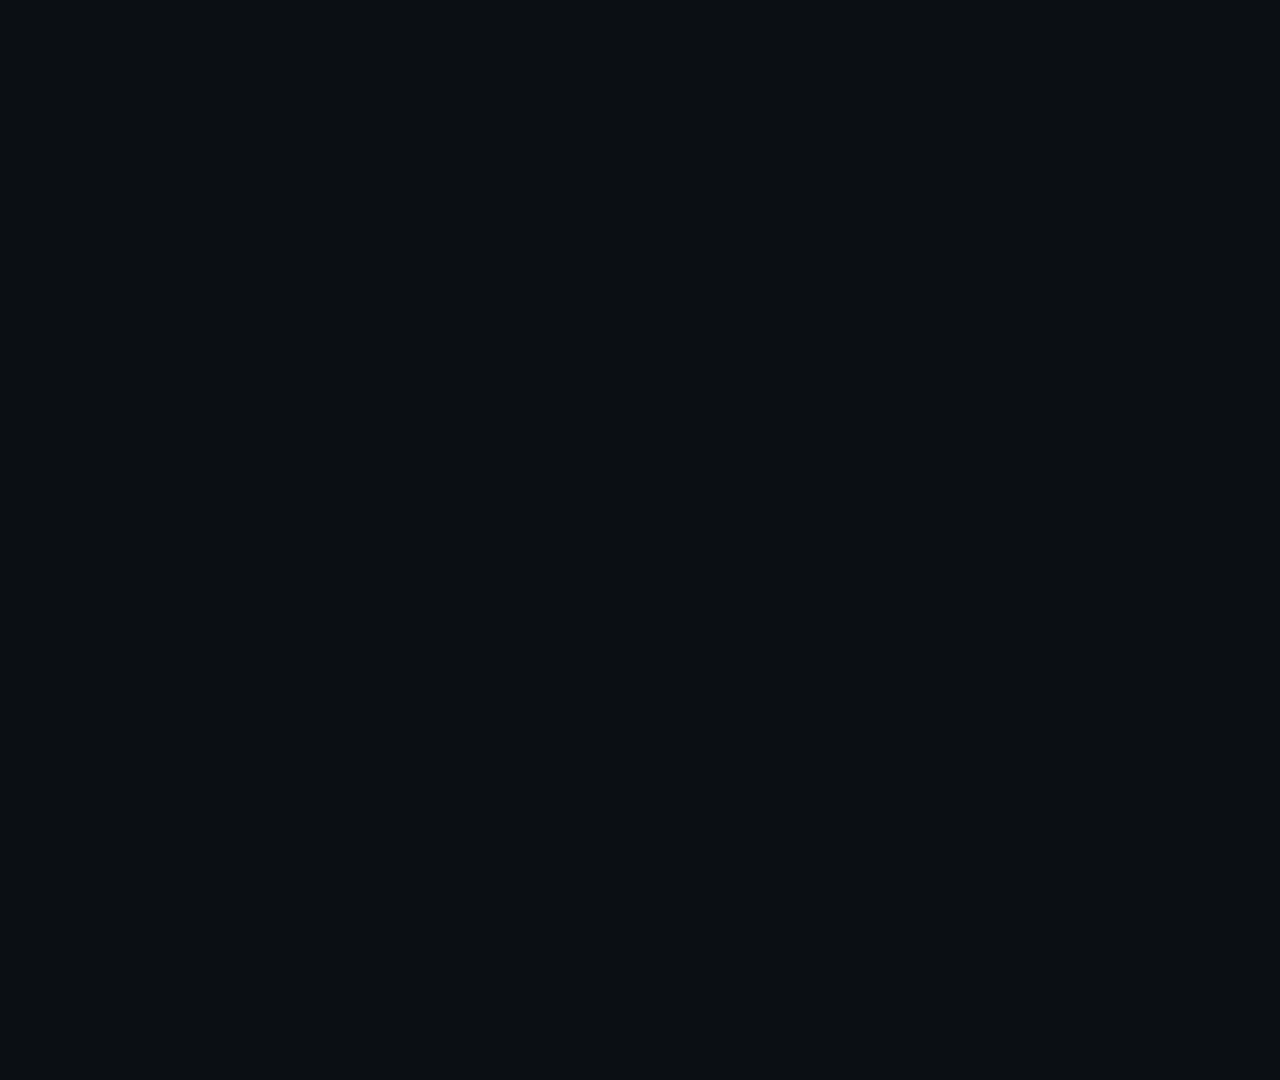
==== docs/tutorial/video/m5tab5-local-ai-terminal/index.html @ 0a45509a "feat(tutorial): scaffold M5Tab5 HyperFrames video" ====
<!doctype html>
<html lang="zh-CN">
  <head>
    <meta charset="UTF-8" />
    <meta name="viewport" content="width=device-width, initial-scale=1.0" />
    <title>把 M5Tab5 变成本地 AI 智能终端</title>
    <link rel="stylesheet" href="./src/styles.css" />
  </head>
  <body>
    <div
      id="m5tab5-local-ai-terminal"
      data-composition-id="m5tab5-local-ai-terminal"
      data-start="0"
      data-width="1920"
      data-height="1080"
      data-duration="420"
    >
      <section id="s1" class="scene scene-hook">
        <div class="eyebrow">M5Tab5 Local AI Terminal</div>
        <h1 class="title">把 M5Tab5 变成本地 AI 智能终端</h1>
        <p class="subtitle">一块 5 寸触摸屏, 连接 Home Assistant、Hermes、Claude 和真实设备。</p>
        <div class="device-map" data-layout-allow-overflow>
          <div class="node node-home">
            <strong>Home Assistant</strong>
            <span>实体控制与状态回读</span>
          </div>
          <div class="node node-service">
            <strong>Hermes / Xiaozhi</strong>
            <span>本地服务桥与语音入口</span>
          </div>
          <div class="device"></div>
          <div class="node node-ai">
            <strong>Claude</strong>
            <span>请求处理与结果整理</span>
          </div>
          <div class="node node-mac">
            <strong>Mac Gateway</strong>
            <span>审批、执行包与回传</span>
          </div>
        </div>
      </section>
      <section id="s2" class="scene scene-map">
        <div class="eyebrow">System Map</div>
        <h2 class="title">固件、App 与本地服务的真实边界</h2>
        <p class="subtitle">保持中心设备拓扑, 先把 M5Tab5、Mac 服务和智能家居关系搭出稳定骨架。</p>
        <div class="timeline-ribbon panel">
          <div class="step">Hook</div>
          <div class="step">System Map</div>
          <div class="step">Feature Tour</div>
          <div class="step">Local AI Loop</div>
          <div class="step">Pitfalls</div>
          <div class="step">Build</div>
          <div class="step">Closing</div>
        </div>
      </section>
      <section id="s3" class="scene scene-features">
        <div class="eyebrow">Maker Feature Tour</div>
        <h2 class="title">九个功能位先挂上数据骨架</h2>
        <p class="subtitle">这一阶段只建立格子、节奏和信息密度, 后续再填充真实场景与分组动画。</p>
        <div class="feature-grid">
          <article class="card">
            <div class="card-title">Feature Cards Ready</div>
            <div class="card-copy">3x3 布局将在下一任务里用 story-data.js 的九张卡片同步渲染。</div>
            <div class="card-source">src/story-data.js</div>
          </article>
        </div>
      </section>
      <section id="s4" class="scene scene-ai">
        <div class="eyebrow">Local AI Loop</div>
        <h2 class="title">先注册七段时间线, 再展开审批链路</h2>
        <p class="subtitle">Tab5 发送意图, Mac 侧守住审批和执行, 这个 guarded bridge 会在后续任务里逐步细化。</p>
        <div class="ai-flow">
          <div class="step">
            <div class="step-index">01</div>
            <div class="step-copy">Timeline shell ready</div>
          </div>
        </div>
      </section>
      <section id="s5" class="scene scene-pitfalls">
        <div class="eyebrow">Embedded Pitfalls</div>
        <h2 class="title">问题 / 修复卡位先留好</h2>
        <p class="subtitle">每一组嵌入式坑点都要和修复放在一起, 这里先把双栏结构固定下来。</p>
        <div class="pitfall-grid">
          <article class="pitfall">
            <div class="pitfall-problem">
              <div class="pitfall-label">Problem</div>
              <div class="pitfall-copy">占位结构已就绪</div>
            </div>
            <div class="pitfall-fix">
              <div class="pitfall-label">Fix</div>
              <div class="pitfall-copy">后续直接映射七组 pitfalls 数据</div>
            </div>
          </article>
        </div>
      </section>
      <section id="s6" class="scene scene-build">
        <div class="eyebrow">Build And Flash</div>
        <h2 class="title">把命令面板和核验清单钉住</h2>
        <p class="subtitle">先保证终端信息可读, 后续再接入完整命令行与刷机核验项。</p>
        <div class="terminal-wrap">
          <div class="terminal">
            <div class="terminal-line">npx hyperframes lint</div>
            <div class="terminal-line">npx hyperframes validate</div>
          </div>
          <div class="checklist">
            <div class="panel check">1920x1080 composition shell</div>
            <div class="panel check">420-second registered timeline</div>
            <div class="panel check">No blank render on scene entry</div>
          </div>
        </div>
      </section>
      <section id="s7" class="scene scene-close">
        <div class="eyebrow">Closing</div>
        <h2 class="title">骨架完成, 下一步填充完整教程叙事</h2>
        <p class="subtitle">现在已经具备 HyperFrames 项目壳、视觉系统和最小时间线, 可以继续做场景内容。</p>
        <div class="timeline-ribbon panel">
          <div class="step">Scaffolded</div>
          <div class="step">Validated</div>
          <div class="step">Ready for scenes</div>
          <div class="step">Ready for captions</div>
          <div class="step">Ready for assets</div>
          <div class="step">Ready for inspect</div>
          <div class="step">Ready for render</div>
        </div>
      </section>
      <div class="transition-wipe" data-layout-ignore></div>
    </div>
    <script src="https://unpkg.com/gsap@3.14.2/dist/gsap.min.js"></script>
    <script>
      window.__timelines = window.__timelines || {};
      window.__timelines["m5tab5-local-ai-terminal"] = gsap.timeline({ paused: true });
    </script>
    <script src="./src/story-data.js"></script>
    <script src="./src/timeline.js"></script>
  </body>
</html>
---- docs/tutorial/video/m5tab5-local-ai-terminal/src/styles.css ----
:root {
  --canvas: #0b0f14;
  --panel: #141b24;
  --text: #f4f7fa;
  --muted: #a9b4c0;
  --hardware: #35d0ba;
  --ai: #8b7cff;
  --service: #ffb020;
  --home: #46a6ff;
  --warning: #ff5c5c;
  --line: rgba(244, 247, 250, 0.1);
}

* {
  box-sizing: border-box;
}

html,
body {
  margin: 0;
  background: var(--canvas);
  color: var(--text);
  font-family: "Inter", sans-serif;
}

body {
  min-height: 100vh;
}

#m5tab5-local-ai-terminal {
  width: 1920px;
  height: 1080px;
  overflow: hidden;
  background: var(--canvas);
  position: relative;
}

.scene {
  position: absolute;
  inset: 0;
  padding: 72px 96px 92px;
  display: flex;
  flex-direction: column;
  gap: 32px;
  background: radial-gradient(circle at 50% 40%, rgba(53, 208, 186, 0.1), transparent 36%), var(--canvas);
  opacity: 0;
}

.eyebrow {
  max-width: 640px;
  color: var(--hardware);
  font-size: 28px;
  font-weight: 700;
}

.title {
  font-size: 78px;
  line-height: 1.08;
  margin: 0;
  max-width: 1320px;
}

.subtitle {
  color: var(--muted);
  font-size: 34px;
  line-height: 1.35;
  max-width: 1180px;
}

.device-map,
.feature-grid,
.ai-flow,
.pitfall-grid,
.terminal-wrap {
  flex: 1;
  min-height: 0;
}

.device {
  width: 520px;
  aspect-ratio: 16 / 9;
  border: 14px solid #202b36;
  border-radius: 34px;
  background: linear-gradient(135deg, #101820, #17222d);
  box-shadow: 0 24px 80px rgba(0, 0, 0, 0.45), 0 0 60px rgba(53, 208, 186, 0.16);
}

.panel,
.card,
.step,
.pitfall,
.terminal {
  background: var(--panel);
  border: 1px solid var(--line);
  border-radius: 8px;
}

.device-map {
  position: relative;
  display: flex;
  align-items: center;
  justify-content: center;
}

.node {
  position: absolute;
  min-width: 218px;
  max-width: 280px;
  padding: 16px 20px;
  background: rgba(20, 27, 36, 0.92);
  border: 1px solid var(--line);
  border-radius: 8px;
  font-size: 22px;
  line-height: 1.3;
}

.node strong,
.node span {
  display: block;
}

.node strong {
  font-size: 26px;
}

.node span {
  margin-top: 6px;
  color: var(--muted);
  font-size: 18px;
}

.node-home {
  left: 96px;
  top: 128px;
  border-color: rgba(70, 166, 255, 0.5);
}

.node-service {
  left: 128px;
  bottom: 136px;
  border-color: rgba(255, 176, 32, 0.45);
}

.node-ai {
  right: 120px;
  top: 156px;
  border-color: rgba(139, 124, 255, 0.5);
}

.node-mac {
  right: 96px;
  bottom: 138px;
  border-color: rgba(53, 208, 186, 0.45);
}

.timeline-ribbon {
  display: grid;
  grid-template-columns: repeat(7, minmax(0, 1fr));
  gap: 12px;
  align-items: center;
  padding: 18px 22px;
}

.timeline-ribbon .step {
  min-height: 68px;
  padding: 14px 16px;
  font-size: 20px;
  line-height: 1.3;
  color: var(--muted);
}

.feature-grid {
  display: grid;
  grid-template-columns: repeat(3, minmax(0, 1fr));
  gap: 18px;
}

.card {
  padding: 20px 22px;
}

.card-title {
  font-size: 28px;
  font-weight: 700;
}

.card-copy {
  margin-top: 10px;
  color: var(--muted);
  font-size: 22px;
  line-height: 1.35;
  max-width: 420px;
}

.card-source {
  margin-top: 16px;
  color: var(--hardware);
  font-size: 16px;
  line-height: 1.3;
}

.ai-flow {
  display: grid;
  grid-template-columns: repeat(7, minmax(0, 1fr));
  gap: 14px;
  align-items: center;
}

.ai-flow .step {
  min-height: 188px;
  padding: 18px 18px 20px;
}

.step-index {
  color: var(--service);
  font-size: 18px;
  font-weight: 700;
}

.step-copy {
  margin-top: 12px;
  font-size: 24px;
  line-height: 1.35;
  max-width: 180px;
}

.pitfall-grid {
  display: grid;
  grid-template-columns: repeat(2, minmax(0, 1fr));
  gap: 18px;
  align-content: start;
}

.pitfall {
  display: grid;
  grid-template-columns: minmax(0, 1fr) minmax(0, 1fr);
  overflow: hidden;
}

.pitfall-problem,
.pitfall-fix {
  padding: 20px 22px;
  min-height: 122px;
}

.pitfall-problem {
  background: rgba(255, 92, 92, 0.12);
}

.pitfall-fix {
  border-left: 1px solid var(--line);
}

.pitfall-label {
  font-size: 18px;
  font-weight: 700;
}

.pitfall-copy {
  margin-top: 10px;
  font-size: 24px;
  line-height: 1.35;
  max-width: 360px;
}

.terminal-wrap {
  display: grid;
  grid-template-columns: minmax(0, 1.25fr) minmax(320px, 0.75fr);
  gap: 24px;
}

.terminal {
  padding: 24px 28px;
  font-family: "JetBrains Mono", monospace;
}

.terminal-line {
  color: var(--text);
  font-size: 22px;
  line-height: 1.6;
  white-space: nowrap;
  overflow: hidden;
  text-overflow: ellipsis;
}

.terminal-line::before {
  content: "$ ";
  color: var(--hardware);
}

.checklist {
  display: flex;
  flex-direction: column;
  gap: 14px;
}

.check {
  padding: 18px 20px;
  font-size: 22px;
  line-height: 1.35;
}

.transition-wipe {
  position: absolute;
  inset: 0;
  background: linear-gradient(90deg, transparent 0%, rgba(244, 247, 250, 0.08) 42%, rgba(244, 247, 250, 0.18) 50%, rgba(244, 247, 250, 0.08) 58%, transparent 100%);
  opacity: 0;
  pointer-events: none;
  transform: translateX(-110%);
}
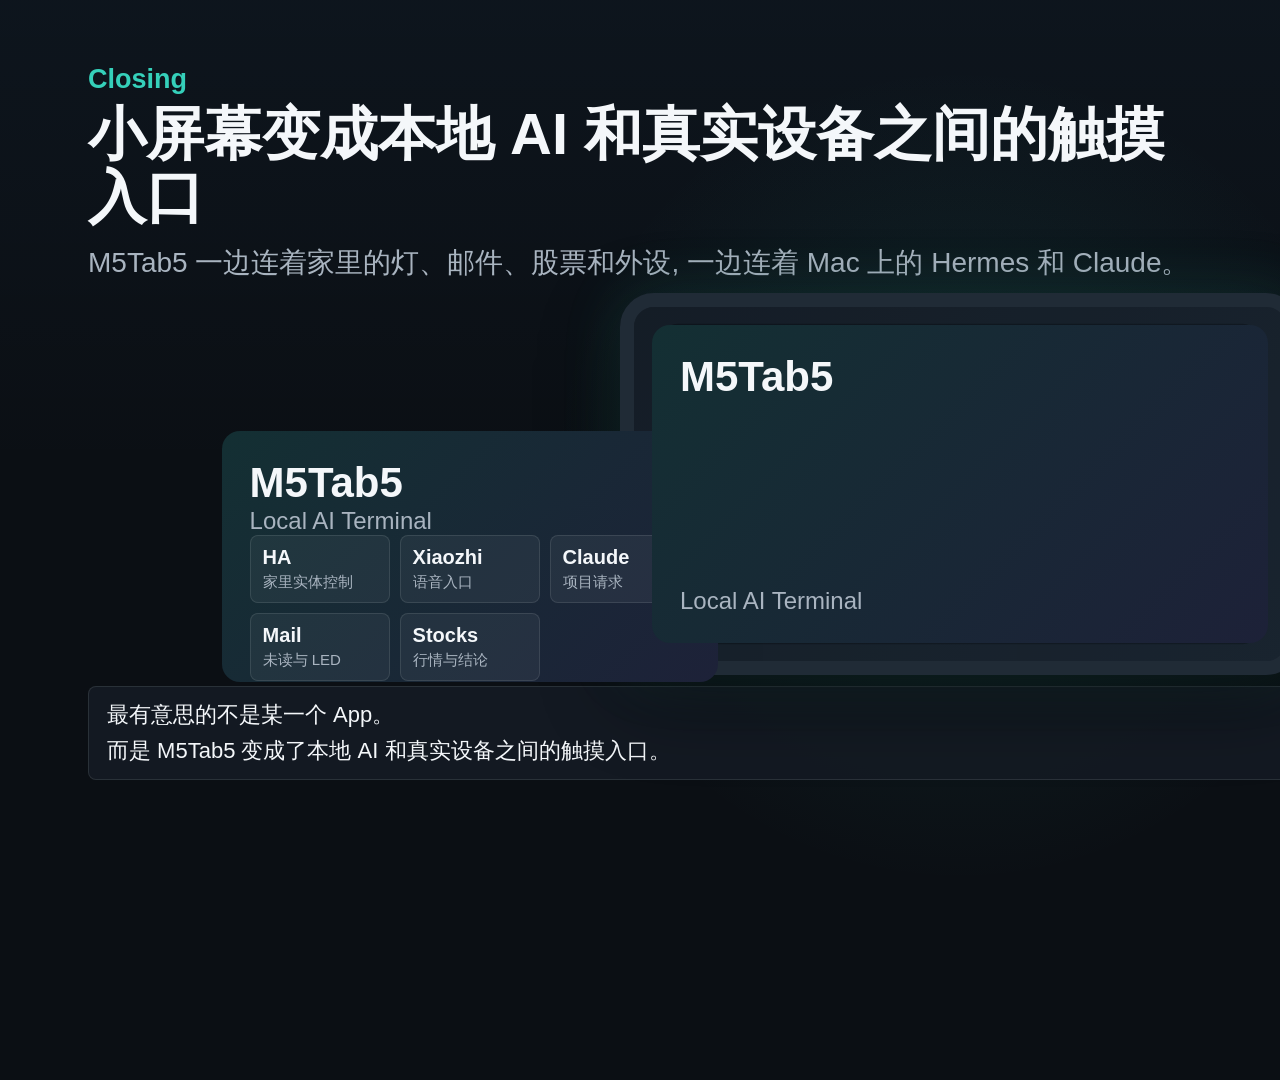
==== commit 44e32bf8: "fix(tutorial): make HyperFrames draft render visible" ====
--- a/docs/tutorial/video/m5tab5-local-ai-terminal/index.html
+++ b/docs/tutorial/video/m5tab5-local-ai-terminal/index.html
@@ -15,117 +15,157 @@
       data-height="1080"
       data-duration="420"
     >
-      <section id="s1" class="scene scene-hook">
-        <div class="eyebrow">M5Tab5 Local AI Terminal</div>
-        <h1 class="title">把 M5Tab5 变成本地 AI 智能终端</h1>
-        <p class="subtitle">一块 5 寸触摸屏, 连接 Home Assistant、Hermes、Claude 和真实设备。</p>
-        <div class="device-map" data-layout-allow-overflow>
-          <div class="node node-home">
-            <strong>Home Assistant</strong>
-            <span>实体控制与状态回读</span>
+      <section id="s1" class="clip scene scene-hook" data-start="0" data-duration="17.95" data-track-index="1">
+        <div class="scene-header">
+          <div>
+            <div class="eyebrow" data-field="eyebrow"></div>
+            <h1 class="title" data-field="heading"></h1>
+            <p class="subtitle" data-field="subtitle"></p>
           </div>
-          <div class="node node-service">
-            <strong>Hermes / Xiaozhi</strong>
-            <span>本地服务桥与语音入口</span>
+          <div class="timecode" data-field="timeline"></div>
+        </div>
+        <div class="hero-layout" data-layout-allow-overflow>
+          <div class="device-wrap">
+            <div class="device">
+              <img class="device-frame-asset" src="./assets/generated/m5tab5-device-frame.svg" alt="" />
+              <div class="device-screen">
+                <div class="screen-title">M5Tab5</div>
+                <div class="screen-subtitle">Local AI Terminal</div>
+                <div class="screen-grid" data-app-flashes></div>
+              </div>
+            </div>
           </div>
-          <div class="device"></div>
-          <div class="node node-ai">
-            <strong>Claude</strong>
-            <span>请求处理与结果整理</span>
+          <div class="orbit-map" data-orbit-map></div>
+        </div>
+        <div class="caption-row">
+          <div class="caption-track" data-captions></div>
+          <div class="evidence-tags" data-scene-evidence></div>
+        </div>
+      </section>
+
+      <section id="s2" class="clip scene scene-map" data-start="18" data-duration="41.95" data-track-index="2">
+        <div class="scene-header">
+          <div>
+            <div class="eyebrow" data-field="eyebrow"></div>
+            <h2 class="title" data-field="heading"></h2>
+            <p class="subtitle" data-field="subtitle"></p>
           </div>
-          <div class="node node-mac">
-            <strong>Mac Gateway</strong>
-            <span>审批、执行包与回传</span>
+          <div class="timecode" data-field="timeline"></div>
+        </div>
+        <div class="system-layout">
+          <div class="system-layers" data-system-layers></div>
+          <div class="bridge-panel panel">
+            <div class="bridge-title">LAN HTTP JSON</div>
+            <div class="bridge-line"></div>
+            <div class="bridge-copy">secrets stay on Mac</div>
           </div>
         </div>
-      </section>
-      <section id="s2" class="scene scene-map">
-        <div class="eyebrow">System Map</div>
-        <h2 class="title">固件、App 与本地服务的真实边界</h2>
-        <p class="subtitle">保持中心设备拓扑, 先把 M5Tab5、Mac 服务和智能家居关系搭出稳定骨架。</p>
-        <div class="timeline-ribbon panel">
-          <div class="step">Hook</div>
-          <div class="step">System Map</div>
-          <div class="step">Feature Tour</div>
-          <div class="step">Local AI Loop</div>
-          <div class="step">Pitfalls</div>
-          <div class="step">Build</div>
-          <div class="step">Closing</div>
+        <div class="commit-ribbon panel" data-scene-ribbon></div>
+        <div class="caption-row">
+          <div class="caption-track" data-captions></div>
+          <div class="evidence-tags" data-scene-evidence></div>
         </div>
       </section>
-      <section id="s3" class="scene scene-features">
-        <div class="eyebrow">Maker Feature Tour</div>
-        <h2 class="title">九个功能位先挂上数据骨架</h2>
-        <p class="subtitle">这一阶段只建立格子、节奏和信息密度, 后续再填充真实场景与分组动画。</p>
-        <div class="feature-grid">
-          <article class="card">
-            <div class="card-title">Feature Cards Ready</div>
-            <div class="card-copy">3x3 布局将在下一任务里用 story-data.js 的九张卡片同步渲染。</div>
-            <div class="card-source">src/story-data.js</div>
-          </article>
+
+      <section id="s3" class="clip scene scene-features" data-start="60" data-duration="124.95" data-track-index="3">
+        <div class="scene-header">
+          <div>
+            <div class="eyebrow" data-field="eyebrow"></div>
+            <h2 class="title" data-field="heading"></h2>
+            <p class="subtitle" data-field="subtitle"></p>
+          </div>
+          <div class="timecode" data-field="timeline"></div>
+        </div>
+        <div class="feature-grid" data-feature-grid></div>
+        <div class="caption-row">
+          <div class="caption-track" data-captions></div>
+          <div class="evidence-tags" data-scene-evidence></div>
         </div>
       </section>
-      <section id="s4" class="scene scene-ai">
-        <div class="eyebrow">Local AI Loop</div>
-        <h2 class="title">先注册七段时间线, 再展开审批链路</h2>
-        <p class="subtitle">Tab5 发送意图, Mac 侧守住审批和执行, 这个 guarded bridge 会在后续任务里逐步细化。</p>
-        <div class="ai-flow">
-          <div class="step">
-            <div class="step-index">01</div>
-            <div class="step-copy">Timeline shell ready</div>
+
+      <section id="s4" class="clip scene scene-ai" data-start="185" data-duration="89.95" data-track-index="4">
+        <div class="scene-header">
+          <div>
+            <div class="eyebrow" data-field="eyebrow"></div>
+            <h2 class="title" data-field="heading"></h2>
+            <p class="subtitle" data-field="subtitle"></p>
           </div>
+          <div class="timecode" data-field="timeline"></div>
+        </div>
+        <div class="ai-flow" data-ai-flow></div>
+        <div class="guardrail-strip panel" data-guardrails></div>
+        <div class="caption-row">
+          <div class="caption-track" data-captions></div>
+          <div class="evidence-tags" data-scene-evidence></div>
         </div>
       </section>
-      <section id="s5" class="scene scene-pitfalls">
-        <div class="eyebrow">Embedded Pitfalls</div>
-        <h2 class="title">问题 / 修复卡位先留好</h2>
-        <p class="subtitle">每一组嵌入式坑点都要和修复放在一起, 这里先把双栏结构固定下来。</p>
-        <div class="pitfall-grid">
-          <article class="pitfall">
-            <div class="pitfall-problem">
-              <div class="pitfall-label">Problem</div>
-              <div class="pitfall-copy">占位结构已就绪</div>
-            </div>
-            <div class="pitfall-fix">
-              <div class="pitfall-label">Fix</div>
-              <div class="pitfall-copy">后续直接映射七组 pitfalls 数据</div>
-            </div>
-          </article>
+
+      <section id="s5" class="clip scene scene-pitfalls" data-start="275" data-duration="74.95" data-track-index="5">
+        <div class="scene-header">
+          <div>
+            <div class="eyebrow" data-field="eyebrow"></div>
+            <h2 class="title" data-field="heading"></h2>
+            <p class="subtitle" data-field="subtitle"></p>
+          </div>
+          <div class="timecode" data-field="timeline"></div>
+        </div>
+        <div class="pitfall-grid" data-pitfall-grid></div>
+        <div class="evidence-line">硬件证据 &gt; 猜测</div>
+        <div class="caption-row">
+          <div class="caption-track" data-captions></div>
+          <div class="evidence-tags" data-scene-evidence></div>
         </div>
       </section>
-      <section id="s6" class="scene scene-build">
-        <div class="eyebrow">Build And Flash</div>
-        <h2 class="title">把命令面板和核验清单钉住</h2>
-        <p class="subtitle">先保证终端信息可读, 后续再接入完整命令行与刷机核验项。</p>
+
+      <section id="s6" class="clip scene scene-build" data-start="350" data-duration="54.95" data-track-index="6">
+        <div class="scene-header">
+          <div>
+            <div class="eyebrow" data-field="eyebrow"></div>
+            <h2 class="title" data-field="heading"></h2>
+            <p class="subtitle" data-field="subtitle"></p>
+          </div>
+          <div class="timecode" data-field="timeline"></div>
+        </div>
         <div class="terminal-wrap">
-          <div class="terminal">
-            <div class="terminal-line">npx hyperframes lint</div>
-            <div class="terminal-line">npx hyperframes validate</div>
-          </div>
-          <div class="checklist">
-            <div class="panel check">1920x1080 composition shell</div>
-            <div class="panel check">420-second registered timeline</div>
-            <div class="panel check">No blank render on scene entry</div>
-          </div>
+          <div class="terminal" data-build-commands></div>
+          <div class="checklist" data-verification-checks></div>
+        </div>
+        <div class="source-strip panel" data-evidence></div>
+        <div class="caption-row">
+          <div class="caption-track" data-captions></div>
+          <div class="evidence-tags" data-scene-evidence></div>
         </div>
       </section>
-      <section id="s7" class="scene scene-close">
-        <div class="eyebrow">Closing</div>
-        <h2 class="title">骨架完成, 下一步填充完整教程叙事</h2>
-        <p class="subtitle">现在已经具备 HyperFrames 项目壳、视觉系统和最小时间线, 可以继续做场景内容。</p>
-        <div class="timeline-ribbon panel">
-          <div class="step">Scaffolded</div>
-          <div class="step">Validated</div>
-          <div class="step">Ready for scenes</div>
-          <div class="step">Ready for captions</div>
-          <div class="step">Ready for assets</div>
-          <div class="step">Ready for inspect</div>
-          <div class="step">Ready for render</div>
+
+      <section id="s7" class="clip scene scene-close" data-start="405" data-duration="15" data-track-index="7">
+        <div class="scene-header">
+          <div>
+            <div class="eyebrow" data-field="eyebrow"></div>
+            <h2 class="title" data-field="heading"></h2>
+            <p class="subtitle" data-field="subtitle"></p>
+          </div>
+          <div class="timecode" data-field="timeline"></div>
+        </div>
+        <div class="closing-map" data-layout-allow-overflow>
+          <div class="device final-device">
+            <img class="device-frame-asset" src="./assets/generated/m5tab5-device-frame-closing.svg" alt="" />
+            <div class="device-screen">
+              <div class="screen-title">M5Tab5</div>
+              <div class="screen-subtitle">Local AI Terminal</div>
+            </div>
+          </div>
+          <div class="closing-nodes" data-orbit-map></div>
+        </div>
+        <div class="commit-ribbon panel" data-scene-ribbon></div>
+        <div class="caption-row">
+          <div class="caption-track" data-captions></div>
+          <div class="evidence-tags" data-scene-evidence></div>
         </div>
       </section>
+
       <div class="transition-wipe" data-layout-ignore></div>
     </div>
-    <script src="https://unpkg.com/gsap@3.14.2/dist/gsap.min.js"></script>
+    <script src="./src/vendor/gsap.min.js"></script>
     <script>
       window.__timelines = window.__timelines || {};
       window.__timelines["m5tab5-local-ai-terminal"] = gsap.timeline({ paused: true });
--- a/docs/tutorial/video/m5tab5-local-ai-terminal/src/styles.css
+++ b/docs/tutorial/video/m5tab5-local-ai-terminal/src/styles.css
@@ -1,6 +1,7 @@
 :root {
   --canvas: #0b0f14;
   --panel: #141b24;
+  --panel-strong: #19232e;
   --text: #f4f7fa;
   --muted: #a9b4c0;
   --hardware: #35d0ba;
@@ -11,6 +12,14 @@
   --line: rgba(244, 247, 250, 0.1);
 }
 
+@font-face {
+  font-family: "Source Han Sans SC";
+  src: url("/assets/fonts/SourceHanSansSC-Regular.woff2") format("woff2");
+  font-weight: 400;
+  font-style: normal;
+  font-display: swap;
+}
+
 * {
   box-sizing: border-box;
 }
@@ -20,7 +29,7 @@
   margin: 0;
   background: var(--canvas);
   color: var(--text);
-  font-family: "Inter", sans-serif;
+  font-family: "Source Han Sans SC", "Inter", sans-serif;
 }
 
 body {
@@ -38,89 +47,232 @@
 .scene {
   position: absolute;
   inset: 0;
-  padding: 72px 96px 92px;
+  padding: 64px 88px 72px;
   display: flex;
   flex-direction: column;
+  gap: 22px;
+  background:
+    radial-gradient(circle at 50% 44%, rgba(53, 208, 186, 0.1), transparent 36%),
+    linear-gradient(180deg, rgba(70, 166, 255, 0.04), transparent 44%),
+    var(--canvas);
+  opacity: 1;
+}
+
+.scene-header {
+  display: grid;
+  grid-template-columns: minmax(0, 1fr) 220px;
+  align-items: start;
   gap: 32px;
-  background: radial-gradient(circle at 50% 40%, rgba(53, 208, 186, 0.1), transparent 36%), var(--canvas);
-  opacity: 0;
 }
 
 .eyebrow {
-  max-width: 640px;
+  max-width: 760px;
   color: var(--hardware);
-  font-size: 28px;
+  font-size: 27px;
   font-weight: 700;
 }
 
 .title {
-  font-size: 78px;
+  font-size: 70px;
   line-height: 1.08;
-  margin: 0;
-  max-width: 1320px;
+  margin: 8px 0 0;
+  max-width: 1280px;
 }
 
 .subtitle {
   color: var(--muted);
-  font-size: 34px;
-  line-height: 1.35;
-  max-width: 1180px;
-}
-
-.device-map,
+  font-size: 31px;
+  line-height: 1.34;
+  max-width: 1200px;
+  margin: 16px 0 0;
+}
+
+.timecode {
+  justify-self: end;
+  min-width: 180px;
+  padding: 14px 16px;
+  border: 1px solid var(--line);
+  border-radius: 8px;
+  color: var(--muted);
+  font-family: "JetBrains Mono", monospace;
+  font-size: 21px;
+  text-align: center;
+  background: rgba(20, 27, 36, 0.8);
+}
+
+.panel,
+.card,
+.step,
+.pitfall,
+.terminal,
+.system-card {
+  background: var(--panel);
+  border: 1px solid var(--line);
+  border-radius: 8px;
+}
+
+.hero-layout,
+.system-layout,
 .feature-grid,
 .ai-flow,
 .pitfall-grid,
-.terminal-wrap {
+.terminal-wrap,
+.closing-map {
   flex: 1;
   min-height: 0;
 }
 
+.caption-row {
+  display: grid;
+  grid-template-columns: minmax(0, 1fr) 440px;
+  gap: 18px;
+  align-items: end;
+}
+
+.caption-track {
+  min-height: 72px;
+  padding: 14px 18px;
+  border-radius: 8px;
+  background: rgba(20, 27, 36, 0.9);
+  border: 1px solid var(--line);
+  display: grid;
+  gap: 8px;
+}
+
+.caption-line {
+  color: var(--text);
+  font-size: 22px;
+  line-height: 1.28;
+}
+
+.evidence-tags {
+  display: grid;
+  grid-template-columns: repeat(2, minmax(0, 1fr));
+  gap: 10px;
+}
+
+.evidence-tag {
+  min-height: 38px;
+  padding: 9px 10px;
+  border-radius: 8px;
+  background: rgba(244, 247, 250, 0.05);
+  border: 1px solid var(--line);
+  color: var(--muted);
+  font-family: "JetBrains Mono", monospace;
+  font-size: 12px;
+  line-height: 1.2;
+  overflow-wrap: anywhere;
+}
+
+.hero-layout {
+  position: relative;
+  display: grid;
+  grid-template-columns: minmax(600px, 0.9fr) minmax(0, 1.1fr);
+  align-items: center;
+  gap: 48px;
+}
+
+.device-wrap,
+.closing-map {
+  display: flex;
+  align-items: center;
+  justify-content: center;
+}
+
 .device {
-  width: 520px;
+  width: 560px;
   aspect-ratio: 16 / 9;
   border: 14px solid #202b36;
   border-radius: 34px;
   background: linear-gradient(135deg, #101820, #17222d);
   box-shadow: 0 24px 80px rgba(0, 0, 0, 0.45), 0 0 60px rgba(53, 208, 186, 0.16);
-}
-
-.panel,
-.card,
-.step,
-.pitfall,
-.terminal {
-  background: var(--panel);
+  padding: 18px;
+  position: relative;
+  overflow: hidden;
+}
+
+.device-frame-asset {
+  position: absolute;
+  inset: -14px;
+  width: calc(100% + 28px);
+  height: calc(100% + 28px);
+  object-fit: fill;
+  opacity: 0.32;
+  pointer-events: none;
+}
+
+.device-screen {
+  position: relative;
+  z-index: 1;
+  height: 100%;
+  border-radius: 18px;
+  background: linear-gradient(135deg, rgba(53, 208, 186, 0.14), rgba(139, 124, 255, 0.12)), #0e151d;
+  padding: 28px;
+  display: flex;
+  flex-direction: column;
+  justify-content: space-between;
+}
+
+.screen-title {
+  font-size: 42px;
+  font-weight: 800;
+}
+
+.screen-subtitle {
+  color: var(--muted);
+  font-size: 24px;
+}
+
+.screen-grid {
+  display: grid;
+  grid-template-columns: repeat(3, minmax(0, 1fr));
+  gap: 10px;
+}
+
+.mini-app {
+  min-height: 62px;
+  padding: 10px 12px;
   border: 1px solid var(--line);
   border-radius: 8px;
-}
-
-.device-map {
-  position: relative;
-  display: flex;
-  align-items: center;
-  justify-content: center;
-}
-
-.node {
-  position: absolute;
-  min-width: 218px;
-  max-width: 280px;
-  padding: 16px 20px;
-  background: rgba(20, 27, 36, 0.92);
-  border: 1px solid var(--line);
-  border-radius: 8px;
-  font-size: 22px;
-  line-height: 1.3;
-}
-
+  background: rgba(244, 247, 250, 0.05);
+}
+
+.mini-app strong,
+.mini-app span,
 .node strong,
 .node span {
   display: block;
 }
 
+.mini-app strong {
+  font-size: 20px;
+}
+
+.mini-app span {
+  margin-top: 4px;
+  color: var(--muted);
+  font-size: 15px;
+  line-height: 1.25;
+}
+
+.orbit-map,
+.closing-nodes {
+  position: relative;
+  min-height: 560px;
+}
+
+.node {
+  position: absolute;
+  width: 292px;
+  padding: 16px 18px;
+  background: rgba(20, 27, 36, 0.94);
+  border: 1px solid var(--line);
+  border-radius: 8px;
+  line-height: 1.28;
+}
+
 .node strong {
-  font-size: 26px;
+  font-size: 25px;
 }
 
 .node span {
@@ -130,105 +282,249 @@
 }
 
 .node-home {
-  left: 96px;
-  top: 128px;
-  border-color: rgba(70, 166, 255, 0.5);
+  left: 20px;
+  top: 42px;
+  border-color: rgba(70, 166, 255, 0.55);
+}
+
+.node-xiaozhi {
+  left: 74px;
+  bottom: 40px;
+  border-color: rgba(53, 208, 186, 0.5);
 }
 
 .node-service {
-  left: 128px;
-  bottom: 136px;
-  border-color: rgba(255, 176, 32, 0.45);
+  left: 338px;
+  top: 224px;
+  border-color: rgba(255, 176, 32, 0.5);
 }
 
 .node-ai {
-  right: 120px;
-  top: 156px;
-  border-color: rgba(139, 124, 255, 0.5);
+  right: 36px;
+  top: 64px;
+  border-color: rgba(139, 124, 255, 0.55);
 }
 
 .node-mac {
-  right: 96px;
-  bottom: 138px;
-  border-color: rgba(53, 208, 186, 0.45);
-}
-
-.timeline-ribbon {
-  display: grid;
-  grid-template-columns: repeat(7, minmax(0, 1fr));
-  gap: 12px;
-  align-items: center;
-  padding: 18px 22px;
-}
-
-.timeline-ribbon .step {
-  min-height: 68px;
-  padding: 14px 16px;
-  font-size: 20px;
-  line-height: 1.3;
-  color: var(--muted);
-}
-
-.feature-grid {
+  right: 20px;
+  bottom: 66px;
+  border-color: rgba(255, 176, 32, 0.5);
+}
+
+.system-layout {
+  display: grid;
+  grid-template-columns: minmax(0, 1fr) 420px;
+  gap: 22px;
+  align-items: stretch;
+  flex: 0 0 430px;
+}
+
+.system-layers {
   display: grid;
   grid-template-columns: repeat(3, minmax(0, 1fr));
   gap: 18px;
 }
 
-.card {
-  padding: 20px 22px;
+.system-card {
+  padding: 20px;
+  display: flex;
+  flex-direction: column;
+  gap: 14px;
+}
+
+.system-card-title {
+  font-size: 30px;
+  font-weight: 800;
+}
+
+.system-items {
+  display: grid;
+  gap: 12px;
+}
+
+.system-card:nth-child(2) .system-items {
+  grid-template-columns: repeat(2, minmax(0, 1fr));
+}
+
+.system-item {
+  min-height: 46px;
+  padding: 10px 12px;
+  border-radius: 8px;
+  background: rgba(244, 247, 250, 0.05);
+  color: var(--muted);
+  font-size: 20px;
+  line-height: 1.35;
+}
+
+.accent-hardware {
+  border-color: rgba(53, 208, 186, 0.42);
+}
+
+.accent-ai {
+  border-color: rgba(139, 124, 255, 0.48);
+}
+
+.accent-service {
+  border-color: rgba(255, 176, 32, 0.45);
+}
+
+.accent-home {
+  border-color: rgba(70, 166, 255, 0.48);
+}
+
+.bridge-panel {
+  padding: 30px;
+  display: flex;
+  flex-direction: column;
+  justify-content: center;
+  gap: 22px;
+  border-color: rgba(255, 176, 32, 0.45);
+}
+
+.bridge-title {
+  color: var(--service);
+  font-family: "JetBrains Mono", monospace;
+  font-size: 34px;
+}
+
+.bridge-line {
+  height: 6px;
+  border-radius: 999px;
+  background: linear-gradient(90deg, var(--hardware), var(--service), var(--ai));
+}
+
+.bridge-copy {
+  color: var(--muted);
+  font-size: 25px;
+}
+
+.commit-ribbon,
+.source-strip,
+.guardrail-strip {
+  display: grid;
+  gap: 12px;
+  padding: 16px 18px;
+}
+
+.commit-ribbon {
+  grid-template-columns: repeat(7, minmax(0, 1fr));
+}
+
+.ribbon-step {
+  min-height: 62px;
+  padding: 10px 12px;
+  border-radius: 8px;
+  background: rgba(244, 247, 250, 0.05);
+}
+
+.ribbon-step strong,
+.ribbon-step span {
+  display: block;
+}
+
+.ribbon-step strong {
+  font-size: 17px;
+}
+
+.ribbon-step span {
+  margin-top: 5px;
+  color: var(--muted);
+  font-family: "JetBrains Mono", monospace;
+  font-size: 14px;
+}
+
+.feature-grid {
+  display: grid;
+  grid-template-columns: repeat(3, minmax(0, 1fr));
+  grid-auto-rows: minmax(150px, 1fr);
+  gap: 16px;
+}
+
+.feature-card {
+  padding: 18px 20px;
+  display: flex;
+  flex-direction: column;
+  min-height: 0;
 }
 
 .card-title {
-  font-size: 28px;
-  font-weight: 700;
+  font-size: 27px;
+  font-weight: 800;
+  line-height: 1.16;
 }
 
 .card-copy {
   margin-top: 10px;
   color: var(--muted);
-  font-size: 22px;
-  line-height: 1.35;
-  max-width: 420px;
+  font-size: 21px;
+  line-height: 1.32;
 }
 
 .card-source {
-  margin-top: 16px;
+  margin-top: auto;
+  padding-top: 12px;
   color: var(--hardware);
-  font-size: 16px;
-  line-height: 1.3;
+  font-family: "JetBrains Mono", monospace;
+  font-size: 15px;
+  line-height: 1.25;
 }
 
 .ai-flow {
   display: grid;
   grid-template-columns: repeat(7, minmax(0, 1fr));
   gap: 14px;
-  align-items: center;
-}
-
-.ai-flow .step {
-  min-height: 188px;
-  padding: 18px 18px 20px;
+  align-items: stretch;
+}
+
+.ai-step {
+  min-height: 260px;
+  padding: 18px;
+  display: flex;
+  flex-direction: column;
 }
 
 .step-index {
   color: var(--service);
+  font-family: "JetBrains Mono", monospace;
   font-size: 18px;
-  font-weight: 700;
+  font-weight: 800;
+}
+
+.step-title {
+  margin-top: 14px;
+  font-size: 21px;
+  font-weight: 800;
+  line-height: 1.16;
+  overflow-wrap: anywhere;
 }
 
 .step-copy {
   margin-top: 12px;
-  font-size: 24px;
-  line-height: 1.35;
-  max-width: 180px;
+  color: var(--muted);
+  font-size: 19px;
+  line-height: 1.34;
+}
+
+.guardrail-strip {
+  grid-template-columns: repeat(3, minmax(0, 1fr));
+  border-color: rgba(255, 92, 92, 0.4);
+}
+
+.guardrail {
+  min-height: 58px;
+  padding: 14px 16px;
+  border-radius: 8px;
+  color: var(--warning);
+  background: rgba(255, 92, 92, 0.09);
+  font-family: "JetBrains Mono", monospace;
+  font-size: 20px;
 }
 
 .pitfall-grid {
   display: grid;
   grid-template-columns: repeat(2, minmax(0, 1fr));
-  gap: 18px;
-  align-content: start;
+  grid-auto-rows: minmax(104px, 1fr);
+  gap: 14px;
 }
 
 .pitfall {
@@ -239,8 +535,7 @@
 
 .pitfall-problem,
 .pitfall-fix {
-  padding: 20px 22px;
-  min-height: 122px;
+  padding: 16px 18px;
 }
 
 .pitfall-problem {
@@ -252,21 +547,27 @@
 }
 
 .pitfall-label {
-  font-size: 18px;
-  font-weight: 700;
+  font-size: 16px;
+  font-weight: 800;
+  color: var(--muted);
 }
 
 .pitfall-copy {
-  margin-top: 10px;
-  font-size: 24px;
-  line-height: 1.35;
-  max-width: 360px;
+  margin-top: 9px;
+  font-size: 23px;
+  line-height: 1.28;
+}
+
+.evidence-line {
+  color: var(--hardware);
+  font-size: 36px;
+  font-weight: 800;
 }
 
 .terminal-wrap {
   display: grid;
-  grid-template-columns: minmax(0, 1.25fr) minmax(320px, 0.75fr);
-  gap: 24px;
+  grid-template-columns: minmax(0, 1.25fr) minmax(360px, 0.75fr);
+  gap: 22px;
 }
 
 .terminal {
@@ -289,15 +590,69 @@
 }
 
 .checklist {
-  display: flex;
-  flex-direction: column;
+  display: grid;
+  grid-template-columns: repeat(2, minmax(0, 1fr));
   gap: 14px;
 }
 
 .check {
   padding: 18px 20px;
-  font-size: 22px;
-  line-height: 1.35;
+  font-size: 24px;
+  line-height: 1.25;
+}
+
+.check::before {
+  content: "✓ ";
+  color: var(--hardware);
+}
+
+.source-strip {
+  grid-template-columns: repeat(4, minmax(0, 1fr));
+}
+
+.source-pill {
+  min-height: 54px;
+  padding: 13px 14px;
+  border-radius: 8px;
+  background: rgba(244, 247, 250, 0.05);
+  color: var(--muted);
+  font-size: 18px;
+  line-height: 1.25;
+}
+
+.closing-map {
+  position: relative;
+  flex: 0 0 470px;
+}
+
+.scene-close .title {
+  font-size: 58px;
+  max-width: 1120px;
+}
+
+.scene-close .subtitle {
+  font-size: 28px;
+}
+
+.scene-close .closing-map {
+  flex-basis: 360px;
+}
+
+.scene-close .commit-ribbon {
+  display: none;
+}
+
+.scene-close .closing-nodes {
+  display: none;
+}
+
+.final-device {
+  width: 680px;
+}
+
+.closing-nodes {
+  position: absolute;
+  inset: 0;
 }
 
 .transition-wipe {
